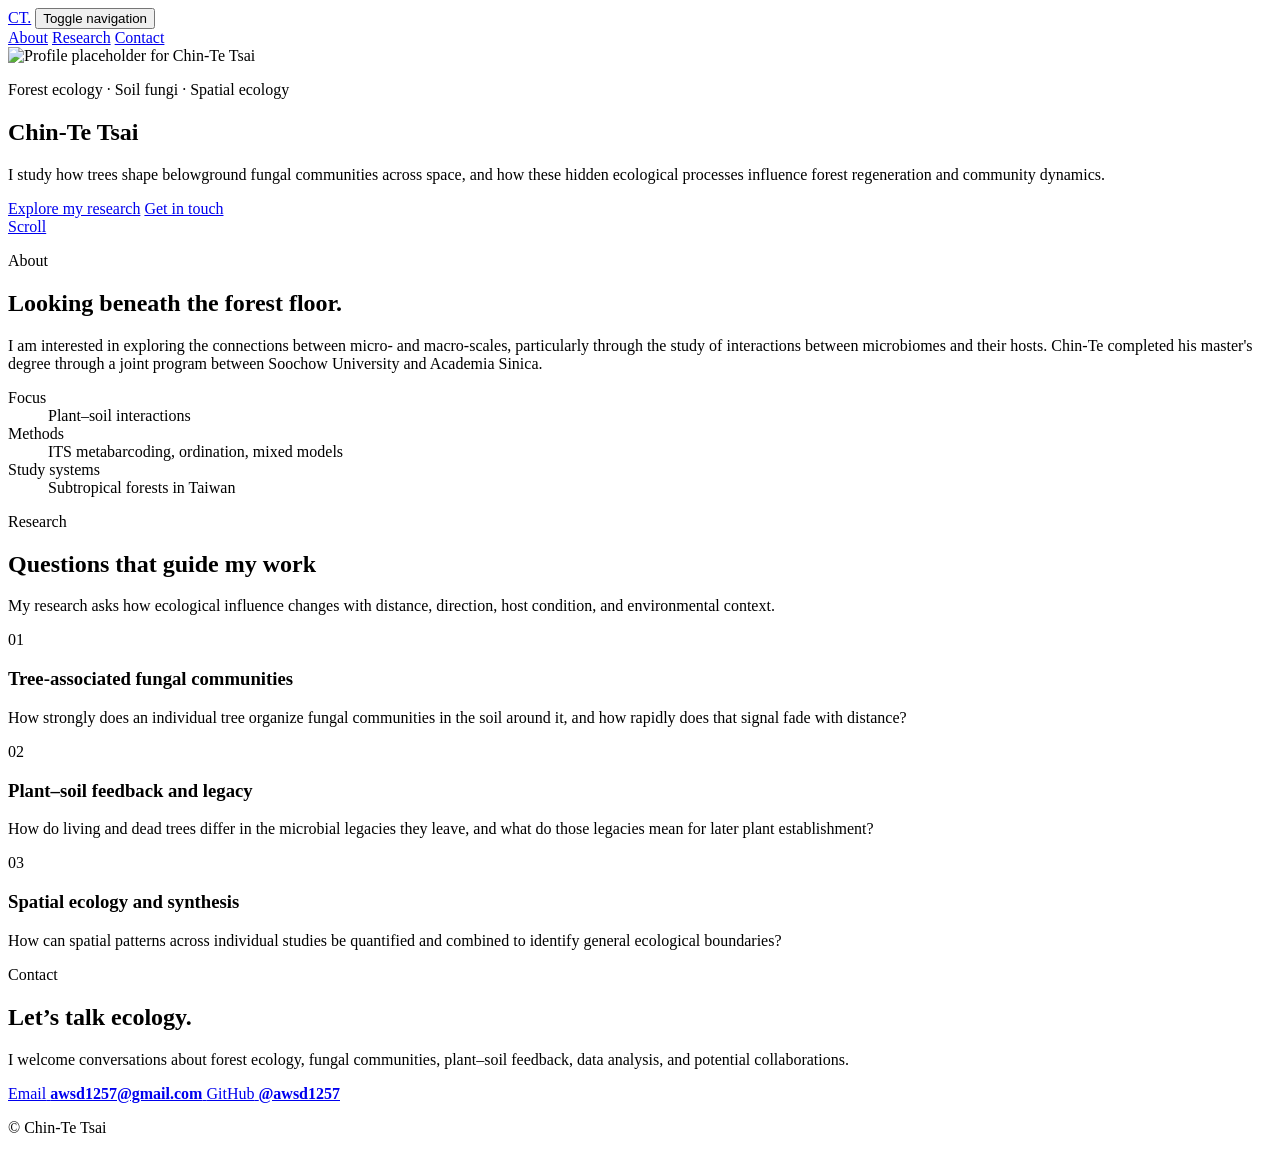
==== index.html @ fdeb801d "Update index.html" ====
<!DOCTYPE html>
<html lang="en">
<head>
  <meta charset="UTF-8" />
  <meta name="viewport" content="width=device-width, initial-scale=1.0" />
  <meta name="description" content="Chin-Te Tsai — forest ecologist studying plant–soil interactions and fungal community ecology." />
  <meta name="theme-color" content="#17352c" />
  <title>Chin-Te Tsai | Forest Ecologist</title>
  <link rel="icon" href="assets/favicon.svg" type="image/svg+xml" />
  <link rel="stylesheet" href="styles.css" />
</head>
<body>
  <header class="site-header" id="top">
    <a class="brand" href="#top" aria-label="Back to top">CT.</a>

    <button class="menu-button" type="button" aria-expanded="false" aria-controls="site-nav">
      <span class="sr-only">Toggle navigation</span>
      <span></span>
      <span></span>
    </button>

    <nav class="site-nav" id="site-nav" aria-label="Primary navigation">
      <a href="#about">About</a>
      <a href="#research">Research</a>
      <a href="#contact">Contact</a>
    </nav>
  </header>

  <main>
    <section class="hero" aria-labelledby="hero-title">
      <div class="hero-shade"></div>

      <div class="hero-content">
        <div class="portrait-wrap">
          <img
            class="portrait"
            src="assets/profile.jpg"
            alt="Profile placeholder for Chin-Te Tsai"
          />
        </div>

        <div class="hero-copy">
          <p class="eyebrow">Forest ecology · Soil fungi · Spatial ecology</p>
          <h1 id="hero-title">Chin-Te Tsai</h1>
          <p class="lead">
            I study how trees shape belowground fungal communities across space,
            and how these hidden ecological processes influence forest regeneration
            and community dynamics.
          </p>

          <div class="hero-actions">
            <a class="button button-primary" href="#research">Explore my research</a>
            <a class="button button-primary" href="#contact">Get in touch</a>
          </div>
        </div>
      </div>

      <a class="scroll-cue" href="#about" aria-label="Scroll to About section">
        <span>Scroll</span>
        <span class="scroll-line"></span>
      </a>
    </section>

    <section class="section section-light" id="about">
      <div class="section-grid">
        <div>
          <p class="section-kicker">About</p>
          <h2>Looking beneath the forest floor.</h2>
        </div>

        <div class="section-copy">
          <p>
I am interested in exploring the connections between micro- and macro-scales, particularly through the study of interactions between microbiomes and their hosts. Chin-Te completed his master's degree through a joint program between Soochow University and Academia Sinica. 
          </p>


          <dl class="fact-list">
            <div>
              <dt>Focus</dt>
              <dd>Plant–soil interactions</dd>
            </div>
            <div>
              <dt>Methods</dt>
              <dd>ITS metabarcoding, ordination, mixed models</dd>
            </div>
            <div>
              <dt>Study systems</dt>
              <dd>Subtropical forests in Taiwan</dd>
            </div>
          </dl>
        </div>
      </div>
    </section>

    <section class="section section-dark" id="research">
      <div class="section-heading">
        <p class="section-kicker">Research</p>
        <h2>Questions that guide my work</h2>
        <p>
          My research asks how ecological influence changes with distance, direction,
          host condition, and environmental context.
        </p>
      </div>

      <div class="research-grid">
        <article class="research-card">
          <span class="card-number">01</span>
          <h3>Tree-associated fungal communities</h3>
          <p>
            How strongly does an individual tree organize fungal communities in the
            soil around it, and how rapidly does that signal fade with distance?
          </p>
        </article>

        <article class="research-card">
          <span class="card-number">02</span>
          <h3>Plant–soil feedback and legacy</h3>
          <p>
            How do living and dead trees differ in the microbial legacies they leave,
            and what do those legacies mean for later plant establishment?
          </p>
        </article>

        <article class="research-card">
          <span class="card-number">03</span>
          <h3>Spatial ecology and synthesis</h3>
          <p>
            How can spatial patterns across individual studies be quantified and
            combined to identify general ecological boundaries?
          </p>
        </article>
      </div>
    </section>

    <section class="section section-contact" id="contact">
      <div class="contact-panel">
        <div>
          <p class="section-kicker">Contact</p>
          <h2>Let’s talk ecology.</h2>
          <p>
            I welcome conversations about forest ecology, fungal communities,
            plant–soil feedback, data analysis, and potential collaborations.
          </p>
        </div>

        <div class="contact-links">
          <a href="mailto:awsd1257@gmail.com">
            <span>Email</span>
            <strong>awsd1257@gmail.com</strong>
          </a>
          <a href="https://github.com/awsd1257" target="_blank" rel="noreferrer">
            <span>GitHub</span>
            <strong>@awsd1257</strong>
          </a>
        </div>
      </div>
    </section>
  </main>

  <footer>
    <p>© <span id="year"></span> Chin-Te Tsai</p>
  </footer>

  <script src="script.js"></script>
</body>
</html>
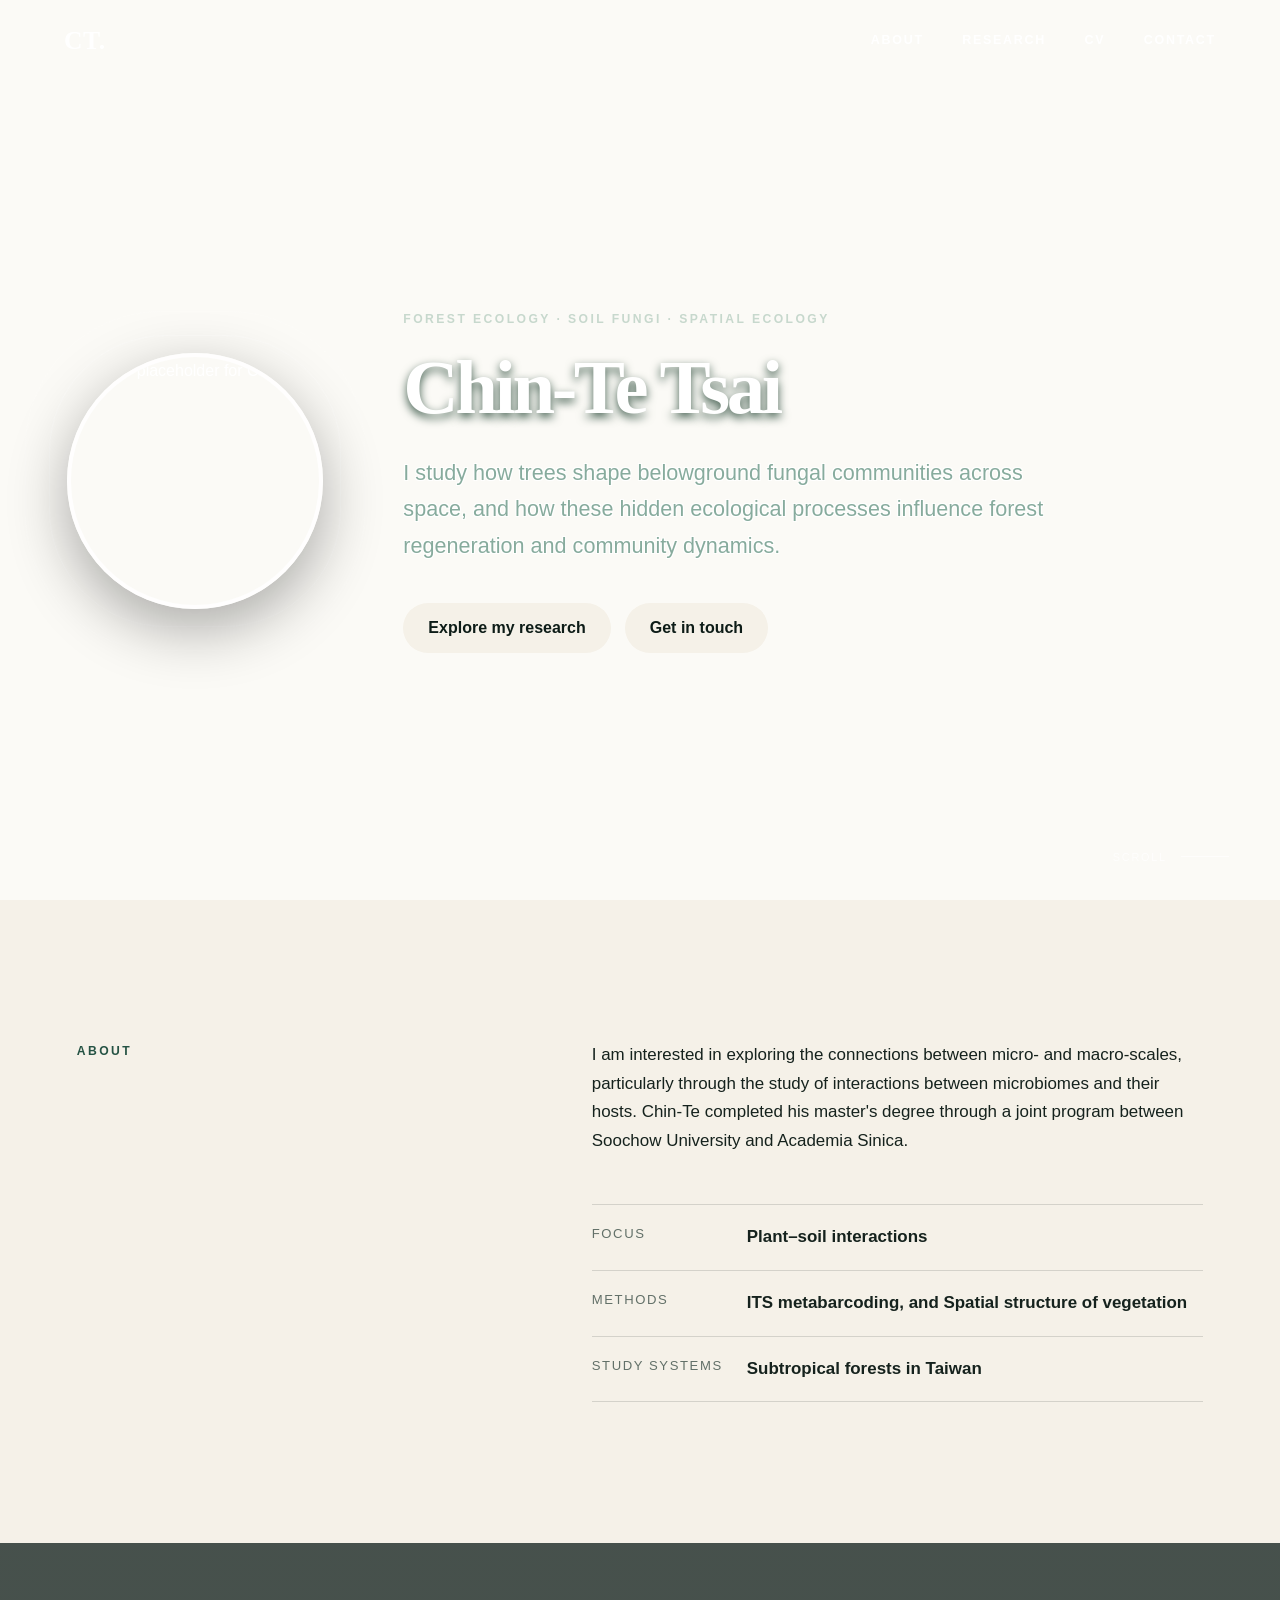
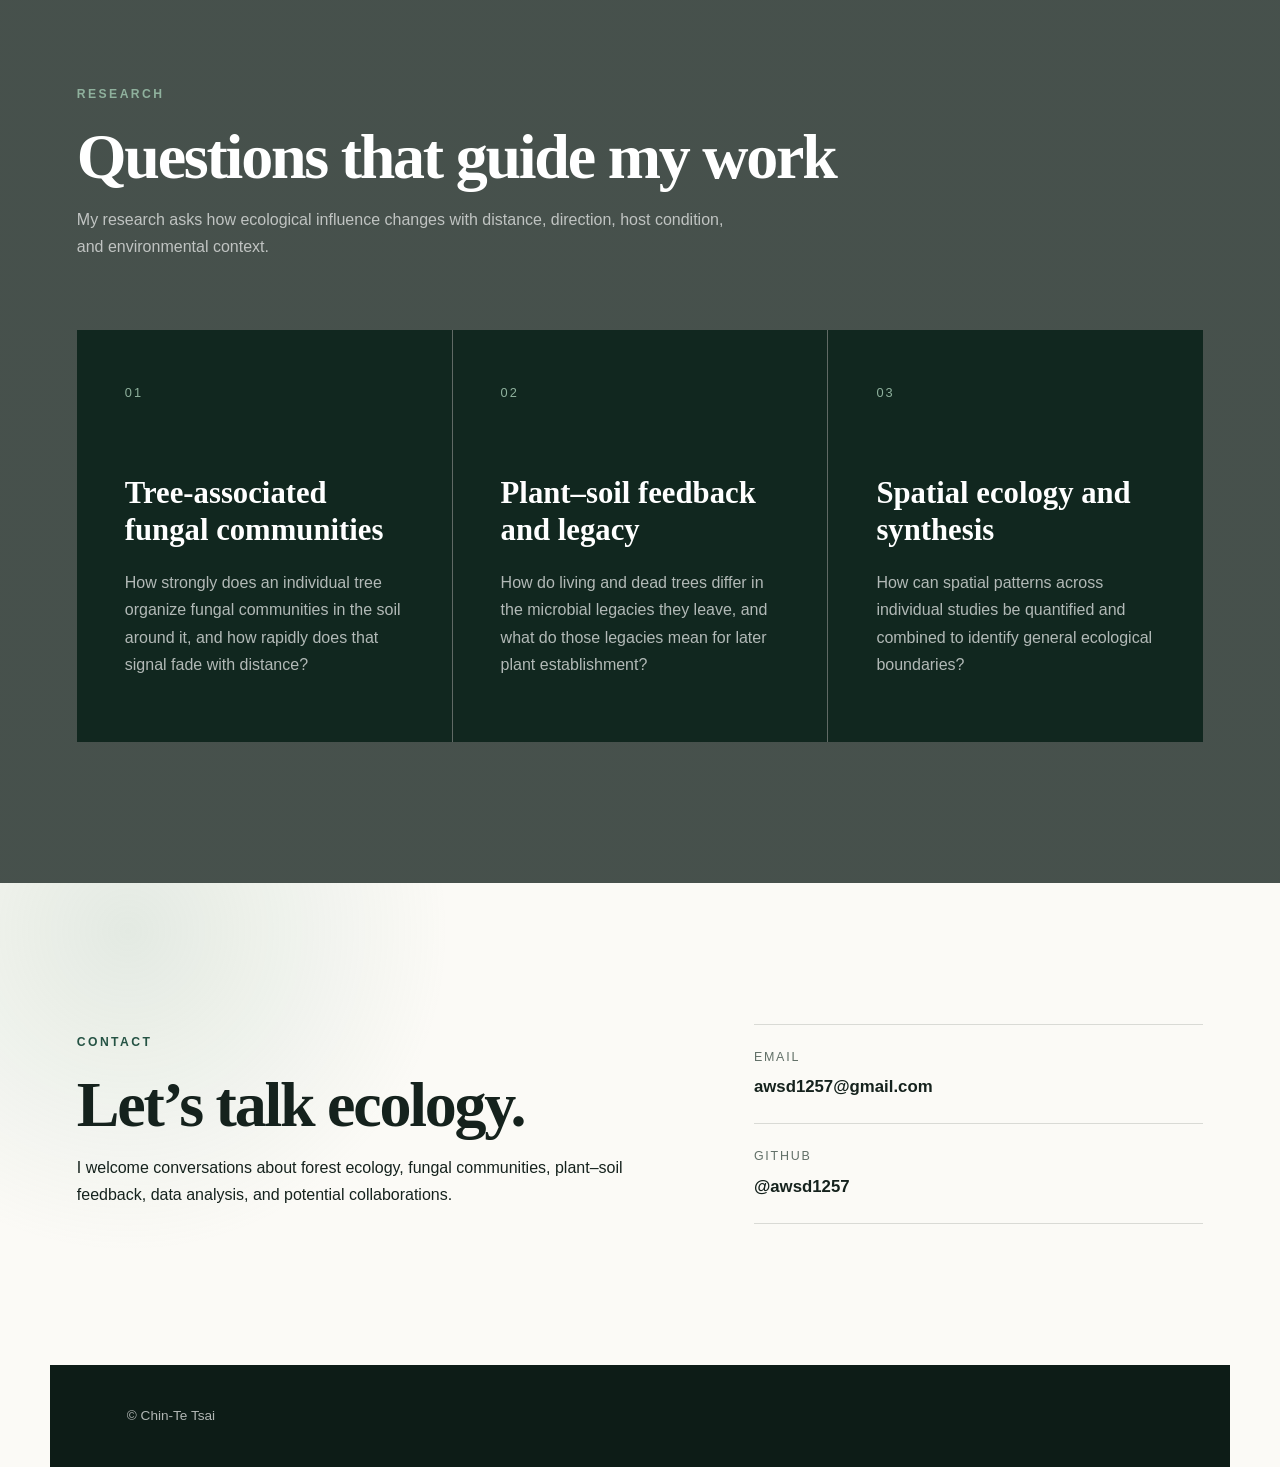
==== commit 91aa75d6: "Revise about section content in index.html Updated the about section with a new heading and modified" ====
--- a/index.html
+++ b/index.html
@@ -19,11 +19,12 @@
       <span></span>
     </button>
 
-    <nav class="site-nav" id="site-nav" aria-label="Primary navigation">
-      <a href="#about">About</a>
-      <a href="#research">Research</a>
-      <a href="#contact">Contact</a>
-    </nav>
+<nav class="site-nav" id="site-nav" aria-label="Primary navigation">
+  <a href="#about">About</a>
+  <a href="#research">Research</a>
+  <a href="cv.html">CV</a>
+  <a href="#contact">Contact</a>
+</nav>
   </header>
 
   <main>
@@ -65,7 +66,7 @@
       <div class="section-grid">
         <div>
           <p class="section-kicker">About</p>
-          <h2>Looking beneath the forest floor.</h2>
+          <h2></h2>
         </div>
 
         <div class="section-copy">
@@ -81,7 +82,7 @@
             </div>
             <div>
               <dt>Methods</dt>
-              <dd>ITS metabarcoding, ordination, mixed models</dd>
+              <dd>ITS metabarcoding, and Spatial structure of vegetation</dd>
             </div>
             <div>
               <dt>Study systems</dt>
--- a/styles.css
+++ b/styles.css
@@ -0,0 +1,825 @@
+@import url('https://fonts.googleapis.com/css2?family=DM+Sans:wght@400;500;600&family=Playfair+Display:wght@600;700&display=swap');
+
+:root {
+  --forest-950: #0d1c17;
+  --forest-900: #11271f;
+  --forest-800: #17352c;
+  --forest-700: #255344;
+  --moss-400: #8fb19d;
+  --moss-200: #c7d8cd;
+  --cream: #f5f1e8;
+  --paper: #fbfaf6;
+  --ink: #15221d;
+  --muted: #627068;
+  --line: rgba(21, 34, 29, 0.15);
+  --white: #ffffff;
+  --header-height: 82px;
+  --max-width: 1180px;
+--serif: Athelas, Georgia, "Times New Roman", serif;
+--sans: "Avenir Next", Avenir, "Helvetica Neue", Arial, sans-serif;
+}
+
+* {
+  box-sizing: border-box;
+}
+
+html {
+  scroll-behavior: smooth;
+}
+
+body {
+  margin: 0;
+  background: var(--paper);
+  color: var(--ink);
+  font-family: var(--sans);
+  line-height: 1.7;
+}
+
+body.menu-open {
+  overflow: hidden;
+}
+
+a {
+  color: inherit;
+}
+
+img {
+  display: block;
+  max-width: 100%;
+}
+
+.sr-only {
+  position: absolute;
+  width: 1px;
+  height: 1px;
+  padding: 0;
+  margin: -1px;
+  overflow: hidden;
+  clip: rect(0, 0, 0, 0);
+  white-space: nowrap;
+  border: 0;
+}
+
+.site-header {
+  position: fixed;
+  inset: 0 0 auto 0;
+  z-index: 20;
+  height: var(--header-height);
+  display: flex;
+  align-items: center;
+  justify-content: space-between;
+  padding: 0 clamp(24px, 5vw, 72px);
+  color: var(--white);
+  transition: background 220ms ease, box-shadow 220ms ease;
+}
+
+.site-header.scrolled {
+  background: rgba(129, 167, 152, 0.92);
+  box-shadow: 0 10px 30px rgba(0, 0, 0, 0.12);
+  backdrop-filter: blur(10px);
+}
+
+.brand {
+  font-family: var(--serif);
+  font-size: 1.6rem;
+  font-weight: 700;
+  text-decoration: none;
+  letter-spacing: 0.02em;
+}
+
+.site-nav {
+  display: flex;
+  align-items: center;
+  gap: clamp(24px, 3vw, 44px);
+}
+
+.site-nav a {
+  position: relative;
+  text-decoration: none;
+  text-transform: uppercase;
+  letter-spacing: 0.14em;
+  font-size: 0.78rem;
+  font-weight: 600;
+}
+
+.site-nav a::after {
+  content: "";
+  position: absolute;
+  left: 0;
+  right: 100%;
+  bottom: -8px;
+  height: 1px;
+  background: currentColor;
+  transition: right 180ms ease;
+}
+
+.site-nav a:hover::after,
+.site-nav a:focus-visible::after {
+  right: 0;
+}
+
+.menu-button {
+  display: none;
+  width: 44px;
+  height: 44px;
+  border: 0;
+  background: transparent;
+  cursor: pointer;
+}
+
+.menu-button span:not(.sr-only) {
+  display: block;
+  width: 24px;
+  height: 2px;
+  margin: 6px auto;
+  background: var(--white);
+  transition: transform 180ms ease;
+}
+
+.hero {
+  position: relative;
+  min-height: 100svh;
+  display: grid;
+  place-items: center;
+  padding: calc(var(--header-height) + 60px) clamp(24px, 6vw, 88px) 80px;
+  overflow: hidden;
+  color: var(--white);
+  background:url("assets/hero-background.jpg") center / cover no-repeat;
+}
+
+.hero-shade {
+  display: none;
+}
+
+
+.hero-content {
+  position: relative;
+  z-index: 2;
+  width: min(95%, var(--max-width));
+  display: grid;
+  grid-template-columns: minmax(220px, 340px) minmax(0, 1fr);
+  gap: clamp(20px, 3vw, 45px);
+  align-items: center;
+transform: translateX(-80px);
+
+	
+}
+
+.portrait-wrap {
+  position: relative;
+  justify-self: center;
+}
+
+.portrait-wrap::before,
+.portrait-wrap::after {
+  content: "";
+  position: absolute;
+  border-radius: 40%;
+  border: 1px solid rgba(255, 255, 255, 0.34);
+}
+
+.portrait-wrap::before {
+  inset: -18px;
+}
+
+.portrait-wrap::after {
+  inset: -42px;
+  border-color: rgba(255, 255, 255, 0.12);
+}
+
+.portrait {
+  position: relative;
+  z-index: 1;
+  width: min(20vw, 280px);
+  aspect-ratio: 1;
+  object-fit: cover;
+  border-radius: 50%;
+  border: 4px solid rgba(255, 255, 255, 0.9);
+  box-shadow: 0 20px 60px rgba(0, 0, 0, 0.32);
+}
+
+.eyebrow,
+.section-kicker {
+  margin: 0 0 18px;
+  text-transform: uppercase;
+  letter-spacing: 0.2em;
+  font-size: 0.76rem;
+  font-weight: 600;
+}
+
+.eyebrow {
+  color: var(--moss-200);
+}
+
+.hero h1,
+.section h2 {
+  margin: 0;
+  font-family: var(--serif);
+  line-height: 1.05;
+}
+
+.hero h1 {
+  max-width: 700px;
+  font-size: clamp(2.8rem, 6vw, 5.5rem);
+  letter-spacing: -0.045em;
+  text-shadow: 0 4px 10px rgba(65, 93, 78, 1);
+
+}
+
+.lead {
+  max-width: 650px;
+  margin: 26px 0 0;
+  font-size: clamp(1.05rem, 2vw, 1.35rem);
+  line-height: 1.7;
+  color: rgba(129, 167, 152, 0.95);
+
+  text-shadow:
+    -1px -1px 0 rgba(255, 255, 255, 0.9),
+     1px -1px 0 rgba(255, 255, 255, 0.9),
+    -1px  1px 0 rgba(255, 255, 255, 0.9),
+     1px  1px 0 rgba(255, 255, 255, 0.9);
+}
+
+
+
+.hero-actions {
+  display: flex;
+  flex-wrap: wrap;
+  gap: 14px;
+  margin-top: 38px;
+}
+
+.button {
+  display: inline-flex;
+  align-items: center;
+  justify-content: center;
+  min-height: 50px;
+  padding: 0 24px;
+  border: 1px solid transparent;
+  border-radius: 999px;
+  text-decoration: none;
+  font-weight: 600;
+  transition: transform 180ms ease, background 180ms ease, color 180ms ease;
+}
+
+.button:hover {
+  transform: translateY(-2px);
+}
+
+.button-primary {
+  background: var(--cream);
+  color: var(--forest-950);
+}
+
+
+.scroll-cue {
+  position: absolute;
+  right: clamp(22px, 4vw, 64px);
+  bottom: 34px;
+  z-index: 2;
+  display: flex;
+  align-items: center;
+  gap: 14px;
+  color: rgba(255, 255, 255, 0.72);
+  text-decoration: none;
+  text-transform: uppercase;
+  letter-spacing: 0.16em;
+  font-size: 0.68rem;
+}
+
+.scroll-line {
+  display: block;
+  width: 48px;
+  height: 1px;
+  background: currentColor;
+}
+
+.section {
+  padding: clamp(88px, 11vw, 150px) clamp(24px, 6vw, 88px);
+  scroll-margin-top: var(--header-height);
+}
+
+.section-light {
+  background: var(--cream);
+}
+
+.section-grid,
+.section-heading,
+.research-grid,
+.contact-panel,
+footer {
+  width: min(100%, var(--max-width));
+  margin-inline: auto;
+}
+
+.section-grid {
+  display: grid;
+  grid-template-columns: minmax(260px, 0.85fr) minmax(0, 1.3fr);
+  gap: clamp(48px, 9vw, 132px);
+}
+
+.section-kicker {
+  color: var(--forest-700);
+}
+
+.section h2 {
+  font-size: clamp(2.4rem, 5vw, 4.8rem);
+  letter-spacing: -0.035em;
+}
+
+.section-copy {
+  font-size: 1.06rem;
+}
+
+.section-copy > p:first-child {
+  margin-top: 0;
+}
+
+.fact-list {
+  display: grid;
+  gap: 0;
+  margin: 48px 0 0;
+  border-top: 1px solid var(--line);
+}
+
+.fact-list div {
+  display: grid;
+  grid-template-columns: 135px 1fr;
+  gap: 20px;
+  padding: 18px 0;
+  border-bottom: 1px solid var(--line);
+}
+
+.fact-list dt {
+  color: var(--muted);
+  font-size: 0.82rem;
+  text-transform: uppercase;
+  letter-spacing: 0.12em;
+}
+
+.fact-list dd {
+  margin: 0;
+  font-weight: 600;
+}
+
+.section-dark {
+  position: relative;
+  color: var(--white);
+  background:
+    linear-gradient(
+      rgba(10, 24, 19, 0.75),
+      rgba(10, 24, 19, 0.75)
+    ),
+    url("assets/research-background.jpg") center / cover no-repeat;
+}
+
+.section-dark .section-kicker {
+  color: var(--moss-400);
+}
+
+.section-heading {
+  max-width: 800px;
+  margin-left: max(0px, calc((100% - var(--max-width)) / 2));
+}
+
+.section-heading > p:last-child {
+  max-width: 660px;
+  color: rgba(255, 255, 255, 0.66);
+}
+
+.research-grid {
+  display: grid;
+  grid-template-columns: repeat(3, 1fr);
+  gap: 1px;
+  margin-top: 70px;
+  background: rgba(255, 255, 255, 0.14);
+}
+
+.research-card {
+  min-height: 360px;
+  padding: clamp(28px, 4vw, 48px);
+  background: var(--forest-900);
+  transition: transform 180ms ease, background 180ms ease;
+}
+
+.research-card:hover {
+  transform: translateY(-6px);
+  background: var(--forest-800);
+}
+
+.card-number {
+  color: var(--moss-400);
+  font-size: 0.8rem;
+  letter-spacing: 0.16em;
+}
+
+.research-card h3 {
+  margin: 70px 0 20px;
+  font-family: var(--serif);
+  font-size: clamp(1.65rem, 2.4vw, 2.25rem);
+  line-height: 1.2;
+}
+
+.research-card p {
+  color: rgba(255, 255, 255, 0.68);
+}
+
+.section-contact {
+  background:
+    radial-gradient(circle at 10% 10%, rgba(143, 177, 157, 0.22), transparent 26%),
+    var(--paper);
+}
+
+.contact-panel {
+  display: grid;
+  grid-template-columns: 1.1fr 0.9fr;
+  gap: clamp(50px, 10vw, 140px);
+  align-items: end;
+}
+
+.contact-panel p {
+  max-width: 600px;
+}
+
+.contact-links {
+  border-top: 1px solid var(--line);
+}
+
+.contact-links a {
+  display: block;
+  padding: 22px 0;
+  border-bottom: 1px solid var(--line);
+  text-decoration: none;
+}
+
+.contact-links span,
+.contact-links strong {
+  display: block;
+}
+
+.contact-links span {
+  color: var(--muted);
+  font-size: 0.78rem;
+  text-transform: uppercase;
+  letter-spacing: 0.14em;
+}
+
+.contact-links strong {
+  margin-top: 5px;
+  font-size: 1.05rem;
+}
+
+.contact-links a:hover strong {
+  text-decoration: underline;
+  text-underline-offset: 4px;
+}
+
+footer {
+  display: flex;
+  justify-content: space-between;
+  gap: 24px;
+  padding: 26px clamp(24px, 6vw, 88px);
+  color: rgba(255, 255, 255, 0.68);
+  background: var(--forest-950);
+  font-size: 0.85rem;
+}
+
+footer a {
+  text-decoration: none;
+}
+
+@media (max-width: 900px) {
+  .menu-button {
+    display: block;
+    position: relative;
+    z-index: 25;
+  }
+
+  .site-nav {
+    position: fixed;
+    inset: 0;
+    z-index: 20;
+    display: grid;
+    place-content: center;
+    gap: 28px;
+    background: var(--forest-950);
+    transform: translateY(-100%);
+    transition: transform 220ms ease;
+  }
+
+  .site-nav.open {
+    transform: translateY(0);
+  }
+
+  .site-nav a {
+    font-family: var(--serif);
+    font-size: 2rem;
+    text-align: center;
+    text-transform: none;
+    letter-spacing: 0;
+  }
+
+  .menu-button[aria-expanded="true"] span:nth-of-type(2) {
+    transform: translateY(4px) rotate(45deg);
+  }
+
+  .menu-button[aria-expanded="true"] span:nth-of-type(3) {
+    transform: translateY(-4px) rotate(-45deg);
+  }
+
+  .hero-content {
+	grid-template-columns: 1fr;
+  	text-align: center;
+  	transform: none;
+  }
+
+  .portrait {
+    width: min(52vw, 240px);
+  }
+
+  .hero-actions {
+    justify-content: center;
+  }
+
+  .section-grid,
+  .contact-panel {
+    grid-template-columns: 1fr;
+  }
+
+  .research-grid {
+    grid-template-columns: 1fr;
+  }
+
+  .research-card {
+    min-height: 0;
+  }
+
+  .research-card h3 {
+    margin-top: 36px;
+  }
+}
+
+@media (max-width: 600px) {
+  :root {
+    --header-height: 70px;
+  }
+
+  .site-header {
+    padding-inline: 20px;
+  }
+
+  .hero {
+    background-image: url("assets/hero-background-mobile.jpg");
+    background-size: cover;
+    background-position: center;
+    background-repeat: no-repeat;
+  }
+
+  .hero h1 {
+    font-size: clamp(3.25rem, 18vw, 4.7rem);
+  }
+
+  .lead {
+    font-size: 1rem;
+  }
+
+  .hero-actions {
+    display: grid;
+  }
+
+  .button {
+    width: 100%;
+  }
+
+  .scroll-cue {
+    display: none;
+  }
+
+  .section {
+    padding-inline: 20px;
+  }
+
+  .fact-list div {
+    grid-template-columns: 1fr;
+    gap: 4px;
+  }
+
+  footer {
+    flex-direction: column;
+    padding-inline: 20px;
+  }
+}
+
+@media (prefers-reduced-motion: reduce) {
+  html {
+    scroll-behavior: auto;
+  }
+
+  *,
+  *::before,
+  *::after {
+    transition-duration: 0.01ms !important;
+    animation-duration: 0.01ms !important;
+  }
+}
+
+
+/* =========================
+   CV PAGE
+========================= */
+
+.cv-page {
+  background: var(--paper);
+}
+
+.cv-page .site-header {
+  background: rgba(13, 28, 23, 0.96);
+  color: var(--white);
+}
+
+.site-nav a.active::after {
+  right: 0;
+}
+
+.cv-main {
+  padding-top: var(--header-height);
+}
+
+.cv-container {
+  width: min(100% - 48px, var(--max-width));
+  margin-inline: auto;
+}
+
+.cv-hero {
+  padding: clamp(90px, 12vw, 150px) 0;
+  color: var(--white);
+
+  background:
+    linear-gradient(
+      rgba(13, 28, 23, 0.78),
+      rgba(13, 28, 23, 0.9)
+    ),
+    url("assets/hero-background.jpg") center / cover no-repeat;
+}
+
+.cv-hero h1 {
+  max-width: 800px;
+  margin: 0;
+
+  font-family: var(--serif);
+  font-size: clamp(2.4rem, 8vw, 4rem);
+  line-height: 1;
+  letter-spacing: -0.04em;
+}
+
+.cv-introduction {
+  max-width: 700px;
+  margin: 26px 0 0;
+
+  color: rgba(255, 255, 255, 0.82);
+  font-size: clamp(1rem, 2vw, 1.25rem);
+}
+
+.cv-download-button {
+  margin-top: 34px;
+  background: var(--cream);
+  color: var(--forest-950);
+}
+
+.cv-content {
+  padding: clamp(80px, 10vw, 140px) 0;
+}
+
+.cv-layout {
+  display: grid;
+  grid-template-columns: 240px minmax(0, 1fr);
+  gap: clamp(60px, 9vw, 130px);
+  align-items: start;
+}
+
+.cv-sidebar {
+  position: sticky;
+  top: calc(var(--header-height) + 40px);
+}
+
+.cv-sidebar p {
+  margin: 28px 0 6px;
+
+  color: var(--muted);
+  font-size: 0.75rem;
+  font-weight: 600;
+  letter-spacing: 0.14em;
+  text-transform: uppercase;
+}
+
+.cv-sidebar p:first-child {
+  margin-top: 0;
+}
+
+.cv-sidebar a {
+  color: var(--ink);
+  text-decoration: none;
+}
+
+.cv-sidebar a:hover {
+  text-decoration: underline;
+  text-underline-offset: 4px;
+}
+
+.cv-sidebar span {
+  color: var(--muted);
+}
+
+.cv-sections {
+  min-width: 0;
+}
+
+.cv-section {
+  padding: 0 0 64px;
+  margin: 0 0 64px;
+  border-bottom: 1px solid var(--line);
+}
+
+.cv-section:last-child {
+  margin-bottom: 0;
+  border-bottom: 0;
+}
+
+.cv-section h2 {
+  margin: 0 0 38px;
+
+  font-family: var(--serif);
+  font-size: clamp(1.5rem, 3vw, 3rem);
+  line-height: 1.1;
+}
+
+.cv-entry {
+  display: grid;
+  grid-template-columns: 110px minmax(0, 1fr);
+  gap: 30px;
+
+  padding: 24px 0;
+  border-top: 1px solid var(--line);
+}
+
+.cv-entry-year {
+  color: var(--muted);
+  font-size: 0.82rem;
+  letter-spacing: 0.08em;
+  text-transform: uppercase;
+}
+
+.cv-entry h3 {
+  margin: 0 0 8px;
+  font-size: 1.15rem;
+}
+
+.cv-entry p {
+  margin: 0;
+  color: var(--muted);
+}
+
+.cv-skills {
+  display: flex;
+  flex-wrap: wrap;
+  gap: 12px;
+}
+
+.cv-skills span {
+  padding: 9px 15px;
+
+  border: 1px solid var(--line);
+  border-radius: 999px;
+
+  background: var(--cream);
+  font-size: 0.88rem;
+}
+
+.cv-list {
+  margin: 0;
+  padding-left: 20px;
+}
+
+.cv-list li {
+  margin-bottom: 16px;
+}
+
+@media (max-width: 800px) {
+  .cv-container {
+    width: min(100% - 40px, var(--max-width));
+  }
+
+  .cv-layout {
+    grid-template-columns: 1fr;
+    gap: 60px;
+  }
+
+  .cv-sidebar {
+    position: static;
+  }
+
+  .cv-entry {
+    grid-template-columns: 1fr;
+    gap: 8px;
+  }
+}
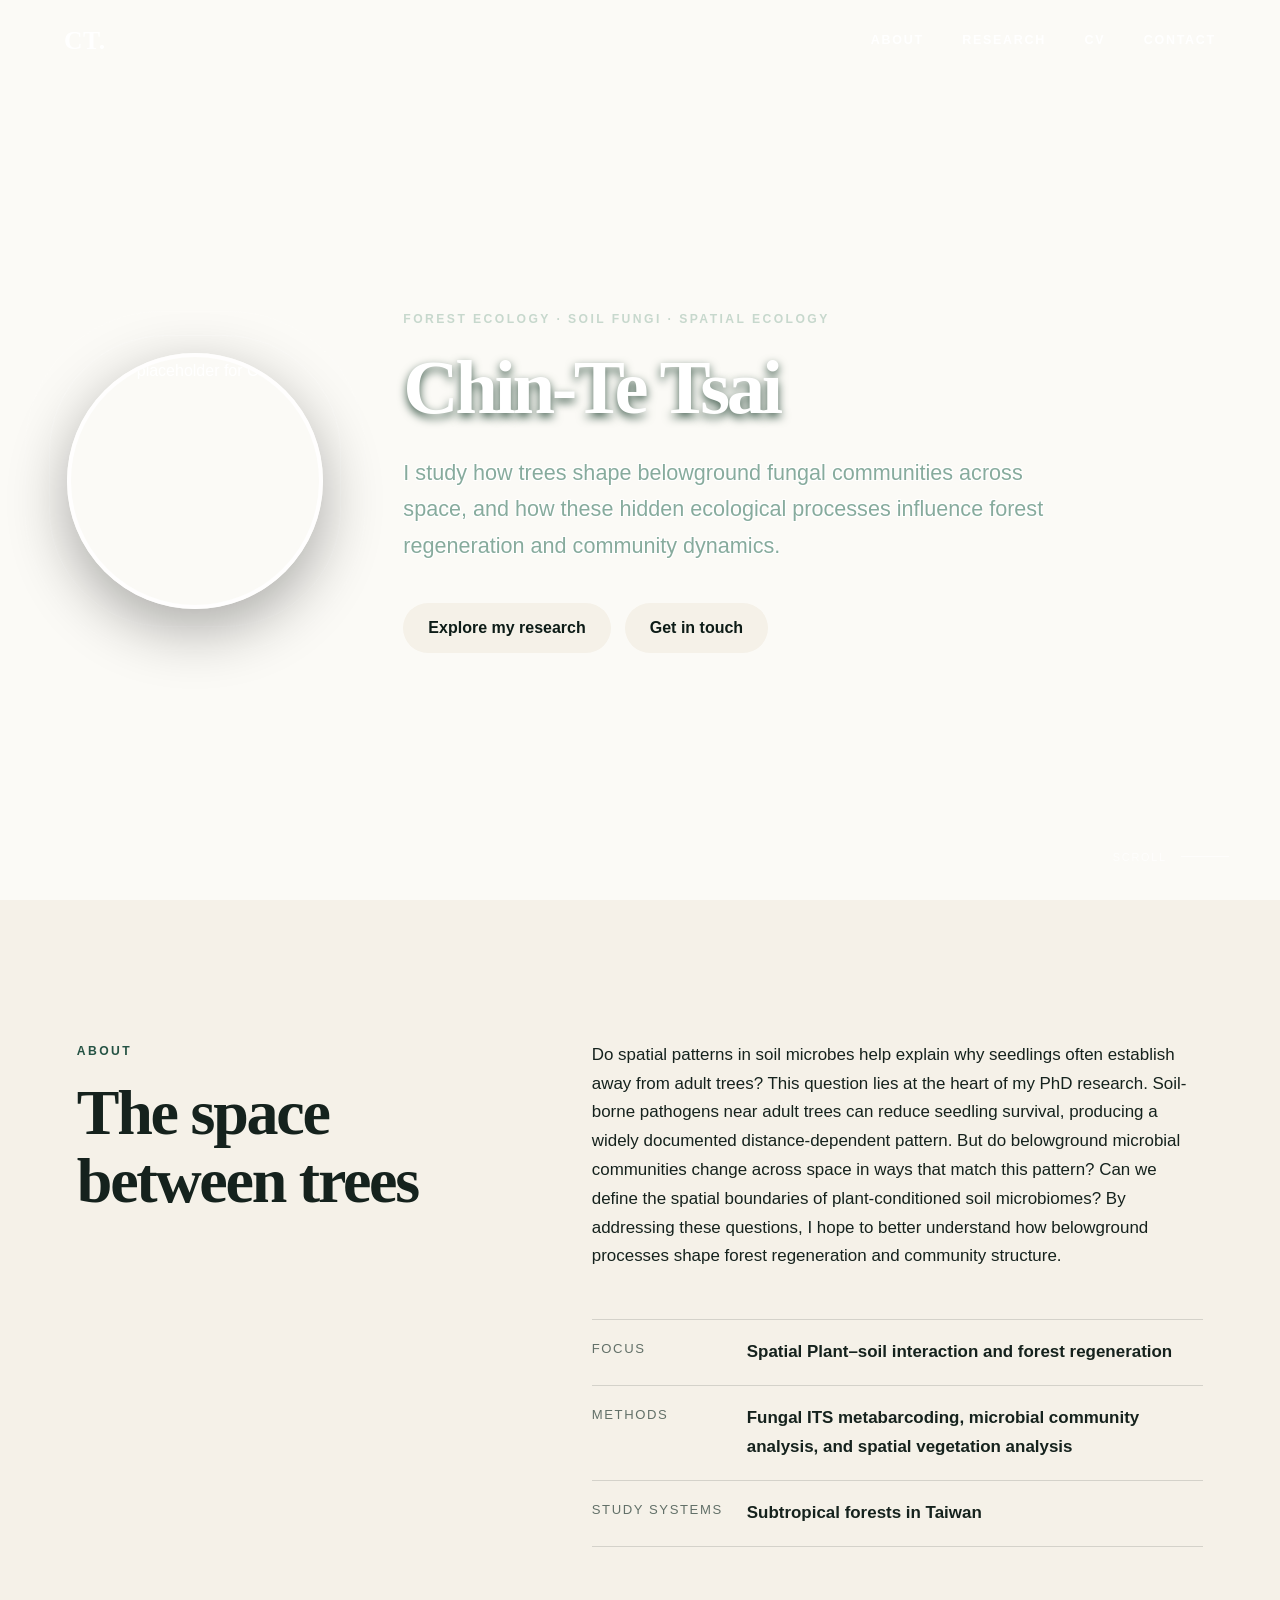
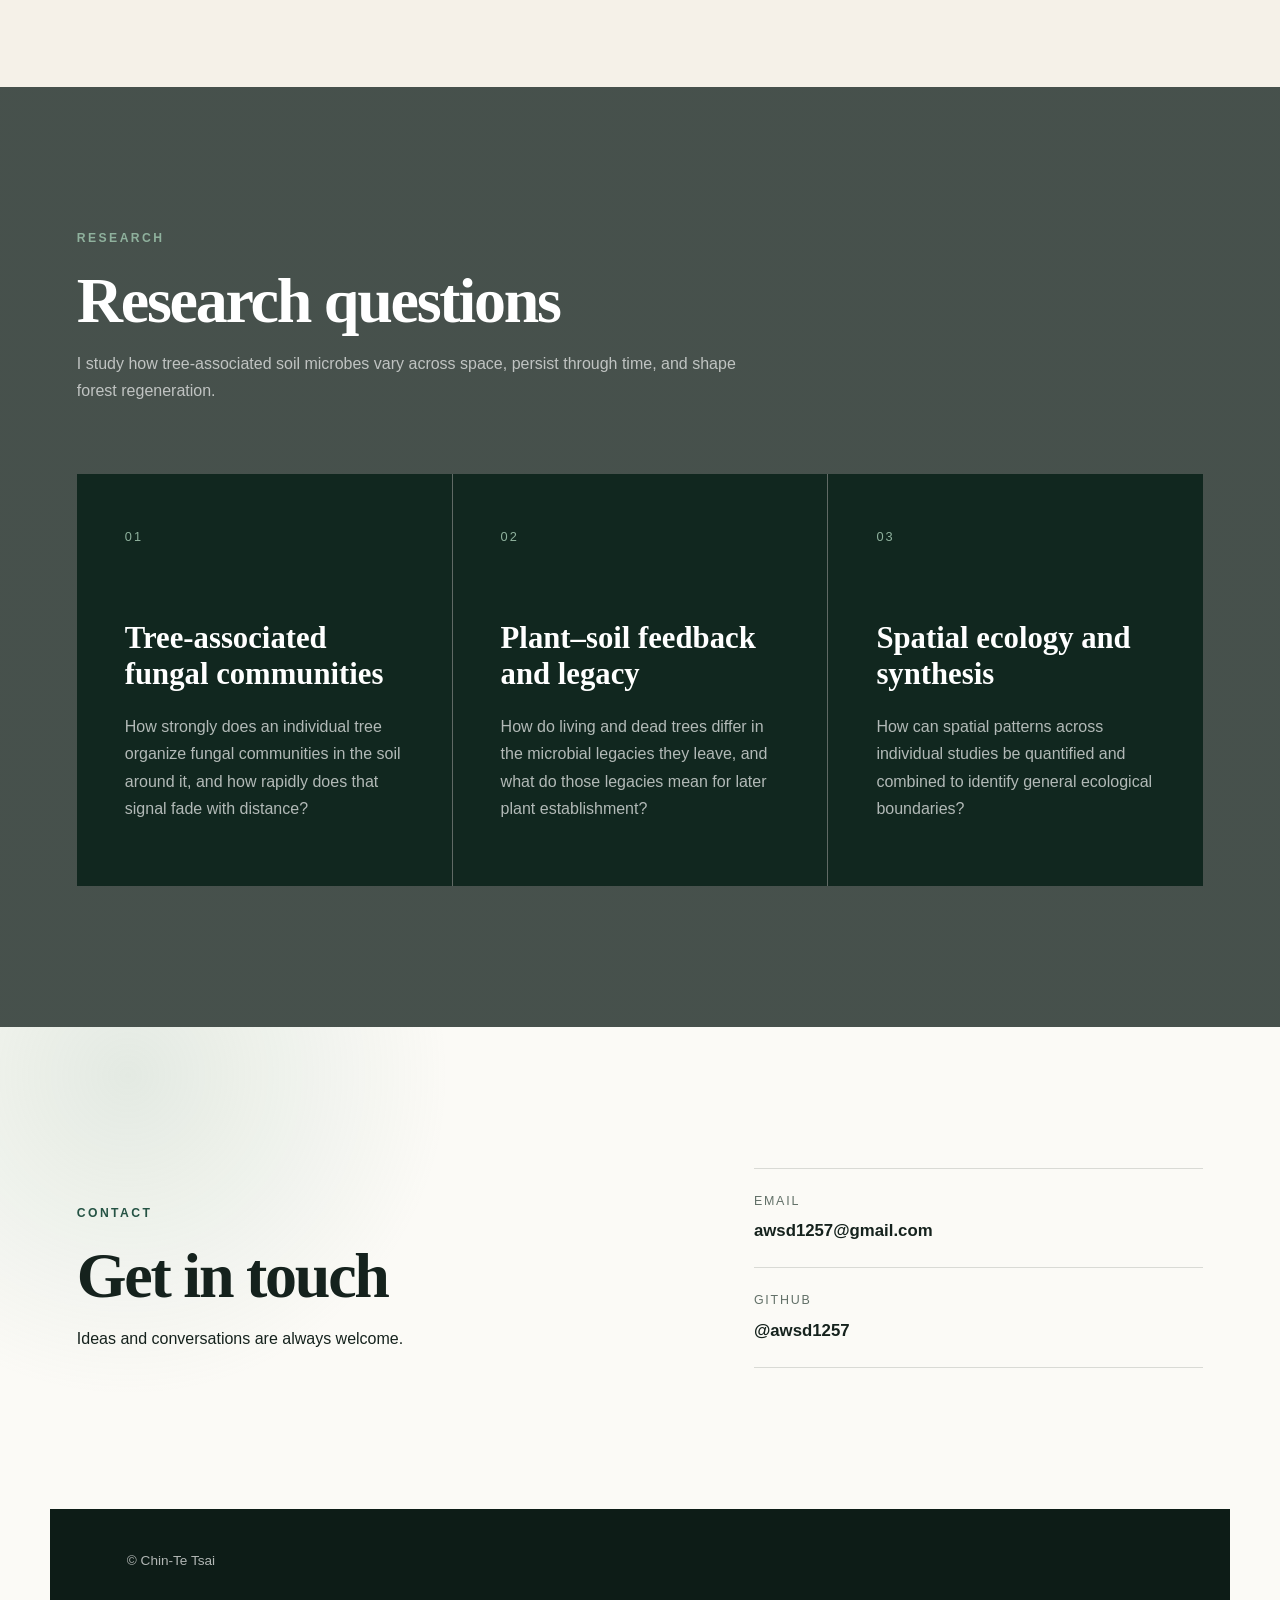
==== commit b1b3cea3: "Revise content in index.html for clarity and detail Updated content in the 'About', 'Research', and " ====
--- a/index.html
+++ b/index.html
@@ -66,23 +66,23 @@
       <div class="section-grid">
         <div>
           <p class="section-kicker">About</p>
-          <h2></h2>
+          <h2>The space between trees</h2>
         </div>
 
         <div class="section-copy">
           <p>
-I am interested in exploring the connections between micro- and macro-scales, particularly through the study of interactions between microbiomes and their hosts. Chin-Te completed his master's degree through a joint program between Soochow University and Academia Sinica. 
+Do spatial patterns in soil microbes help explain why seedlings often establish away from adult trees? This question lies at the heart of my PhD research. Soil-borne pathogens near adult trees can reduce seedling survival, producing a widely documented distance-dependent pattern. But do belowground microbial communities change across space in ways that match this pattern? Can we define the spatial boundaries of plant-conditioned soil microbiomes? By addressing these questions, I hope to better understand how belowground processes shape forest regeneration and community structure.
           </p>
 
 
           <dl class="fact-list">
             <div>
               <dt>Focus</dt>
-              <dd>Plant–soil interactions</dd>
+              <dd>Spatial Plant–soil interaction and forest regeneration</dd>
             </div>
             <div>
               <dt>Methods</dt>
-              <dd>ITS metabarcoding, and Spatial structure of vegetation</dd>
+              <dd>Fungal ITS metabarcoding, microbial community analysis, and spatial vegetation analysis</dd>
             </div>
             <div>
               <dt>Study systems</dt>
@@ -96,10 +96,9 @@
     <section class="section section-dark" id="research">
       <div class="section-heading">
         <p class="section-kicker">Research</p>
-        <h2>Questions that guide my work</h2>
+        <h2>Research questions</h2>
         <p>
-          My research asks how ecological influence changes with distance, direction,
-          host condition, and environmental context.
+          I study how tree-associated soil microbes vary across space, persist through time, and shape forest regeneration.
         </p>
       </div>
 
@@ -137,10 +136,9 @@
       <div class="contact-panel">
         <div>
           <p class="section-kicker">Contact</p>
-          <h2>Let’s talk ecology.</h2>
+          <h2>Get in touch</h2>
           <p>
-            I welcome conversations about forest ecology, fungal communities,
-            plant–soil feedback, data analysis, and potential collaborations.
+            Ideas and conversations are always welcome.
           </p>
         </div>
 
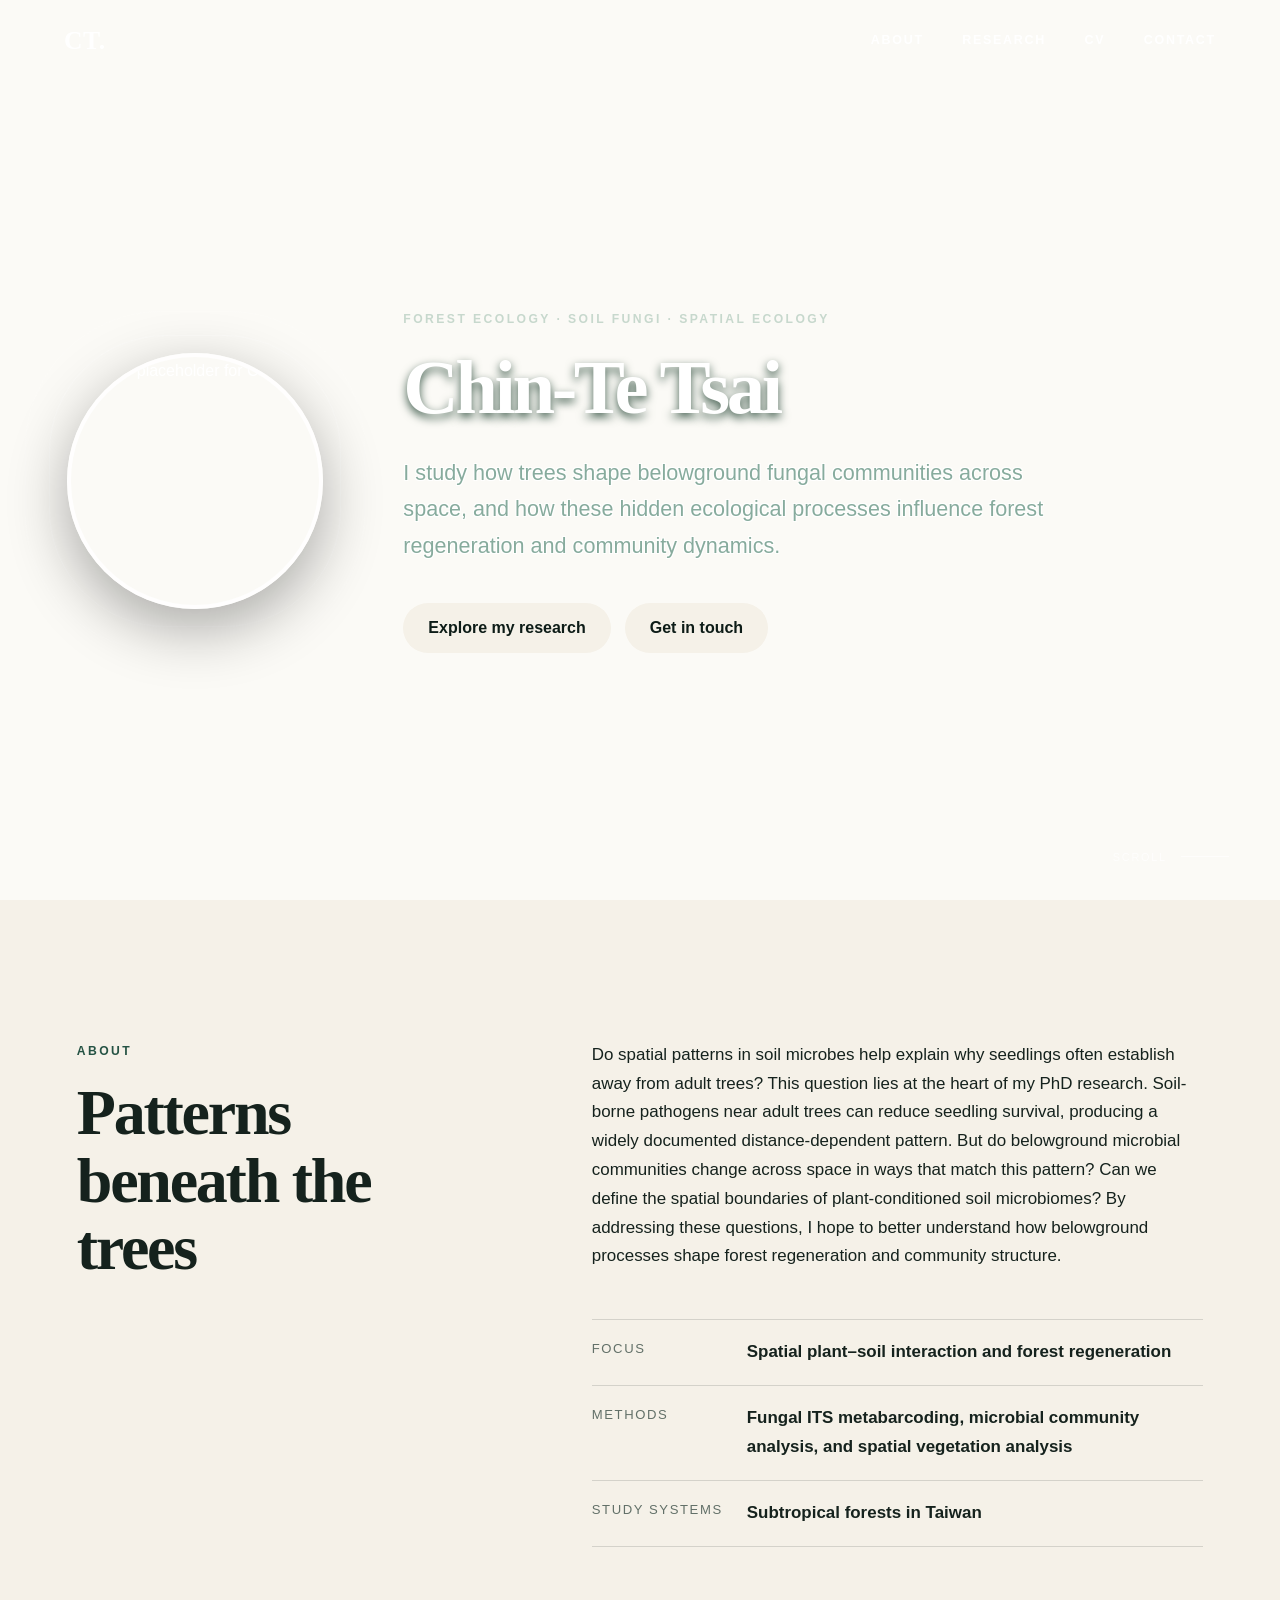
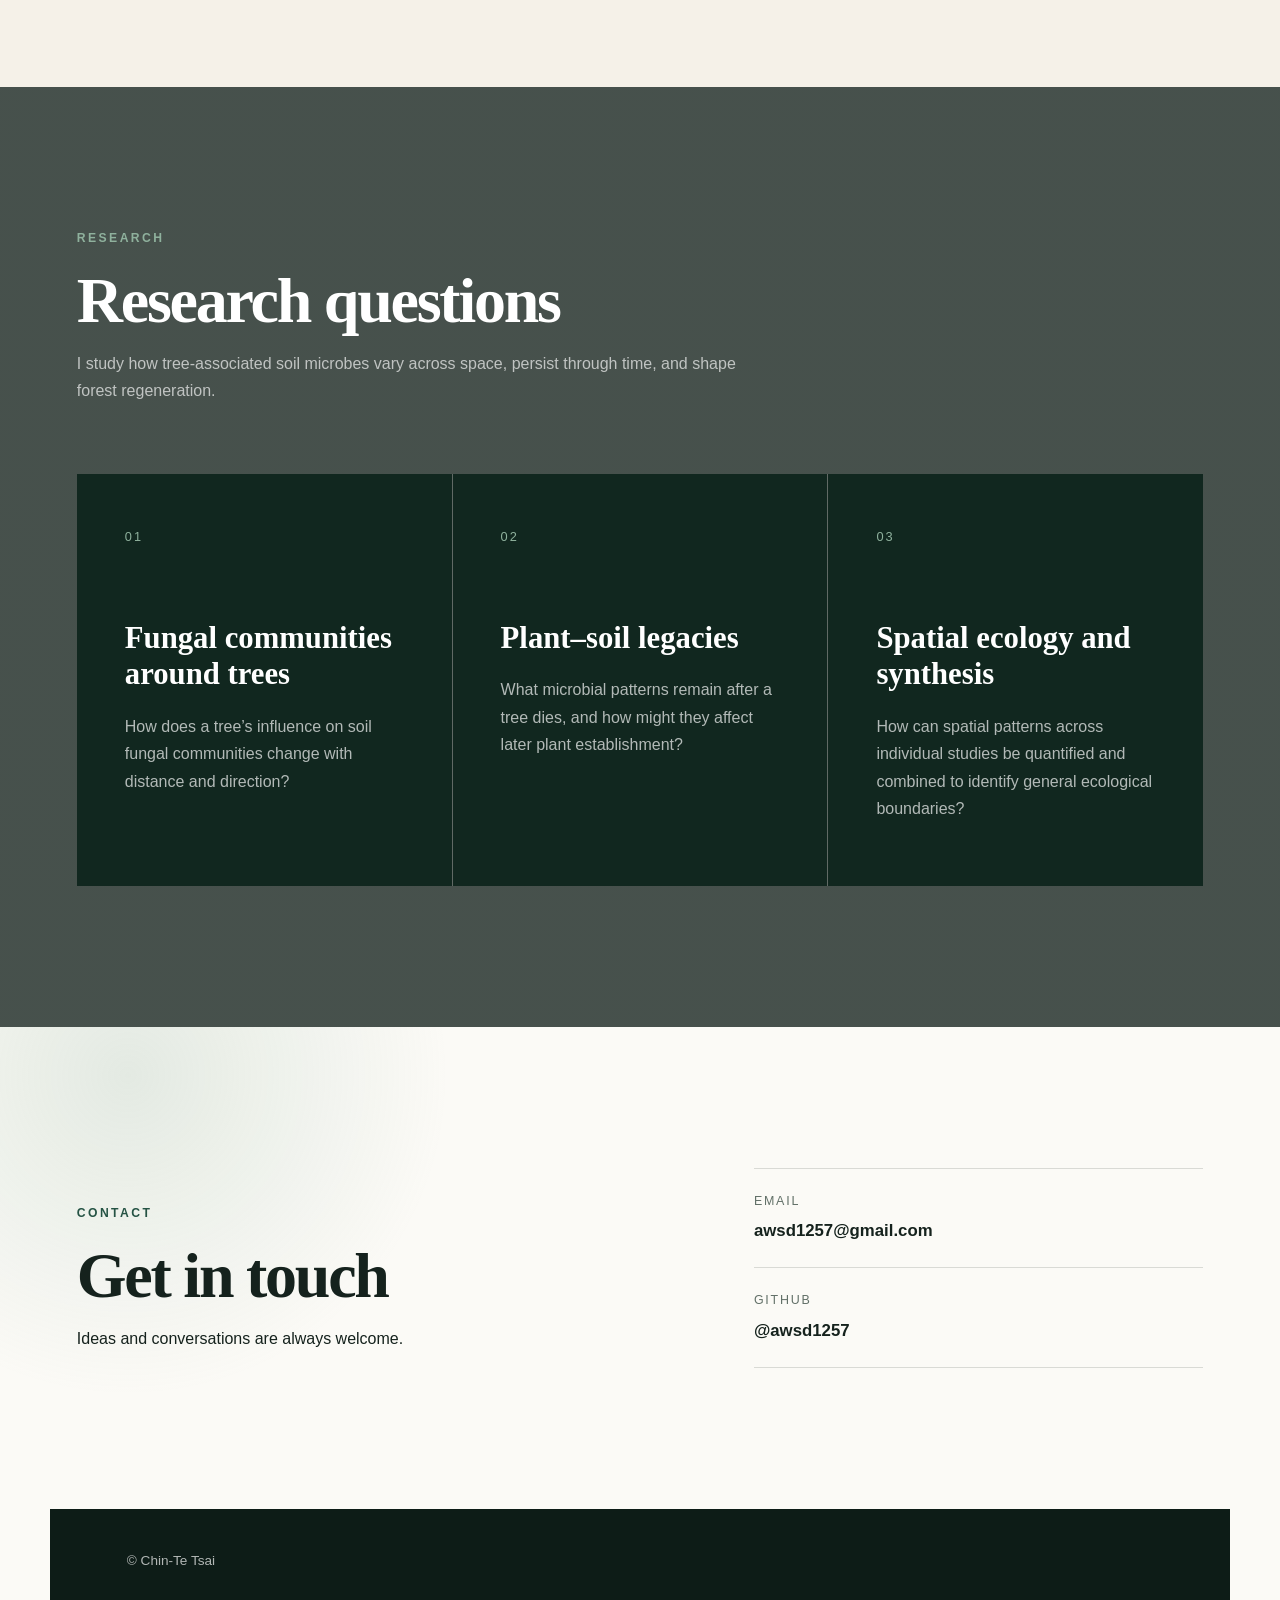
==== commit 4b60ab45: "Update section titles and descriptions in index.html" ====
--- a/index.html
+++ b/index.html
@@ -66,7 +66,7 @@
       <div class="section-grid">
         <div>
           <p class="section-kicker">About</p>
-          <h2>The space between trees</h2>
+          <h2>Patterns beneath the trees</h2>
         </div>
 
         <div class="section-copy">
@@ -78,7 +78,7 @@
           <dl class="fact-list">
             <div>
               <dt>Focus</dt>
-              <dd>Spatial Plant–soil interaction and forest regeneration</dd>
+              <dd>Spatial plant–soil interaction and forest regeneration</dd>
             </div>
             <div>
               <dt>Methods</dt>
@@ -105,19 +105,17 @@
       <div class="research-grid">
         <article class="research-card">
           <span class="card-number">01</span>
-          <h3>Tree-associated fungal communities</h3>
+          <h3>Fungal communities around trees</h3>
           <p>
-            How strongly does an individual tree organize fungal communities in the
-            soil around it, and how rapidly does that signal fade with distance?
+            How does a tree’s influence on soil fungal communities change with distance and direction?
           </p>
         </article>
 
         <article class="research-card">
           <span class="card-number">02</span>
-          <h3>Plant–soil feedback and legacy</h3>
+          <h3>Plant–soil legacies</h3>
           <p>
-            How do living and dead trees differ in the microbial legacies they leave,
-            and what do those legacies mean for later plant establishment?
+            What microbial patterns remain after a tree dies, and how might they affect later plant establishment?
           </p>
         </article>
 
@@ -125,8 +123,7 @@
           <span class="card-number">03</span>
           <h3>Spatial ecology and synthesis</h3>
           <p>
-            How can spatial patterns across individual studies be quantified and
-            combined to identify general ecological boundaries?
+            How can spatial patterns across individual studies be quantified and combined to identify general ecological boundaries?
           </p>
         </article>
       </div>
